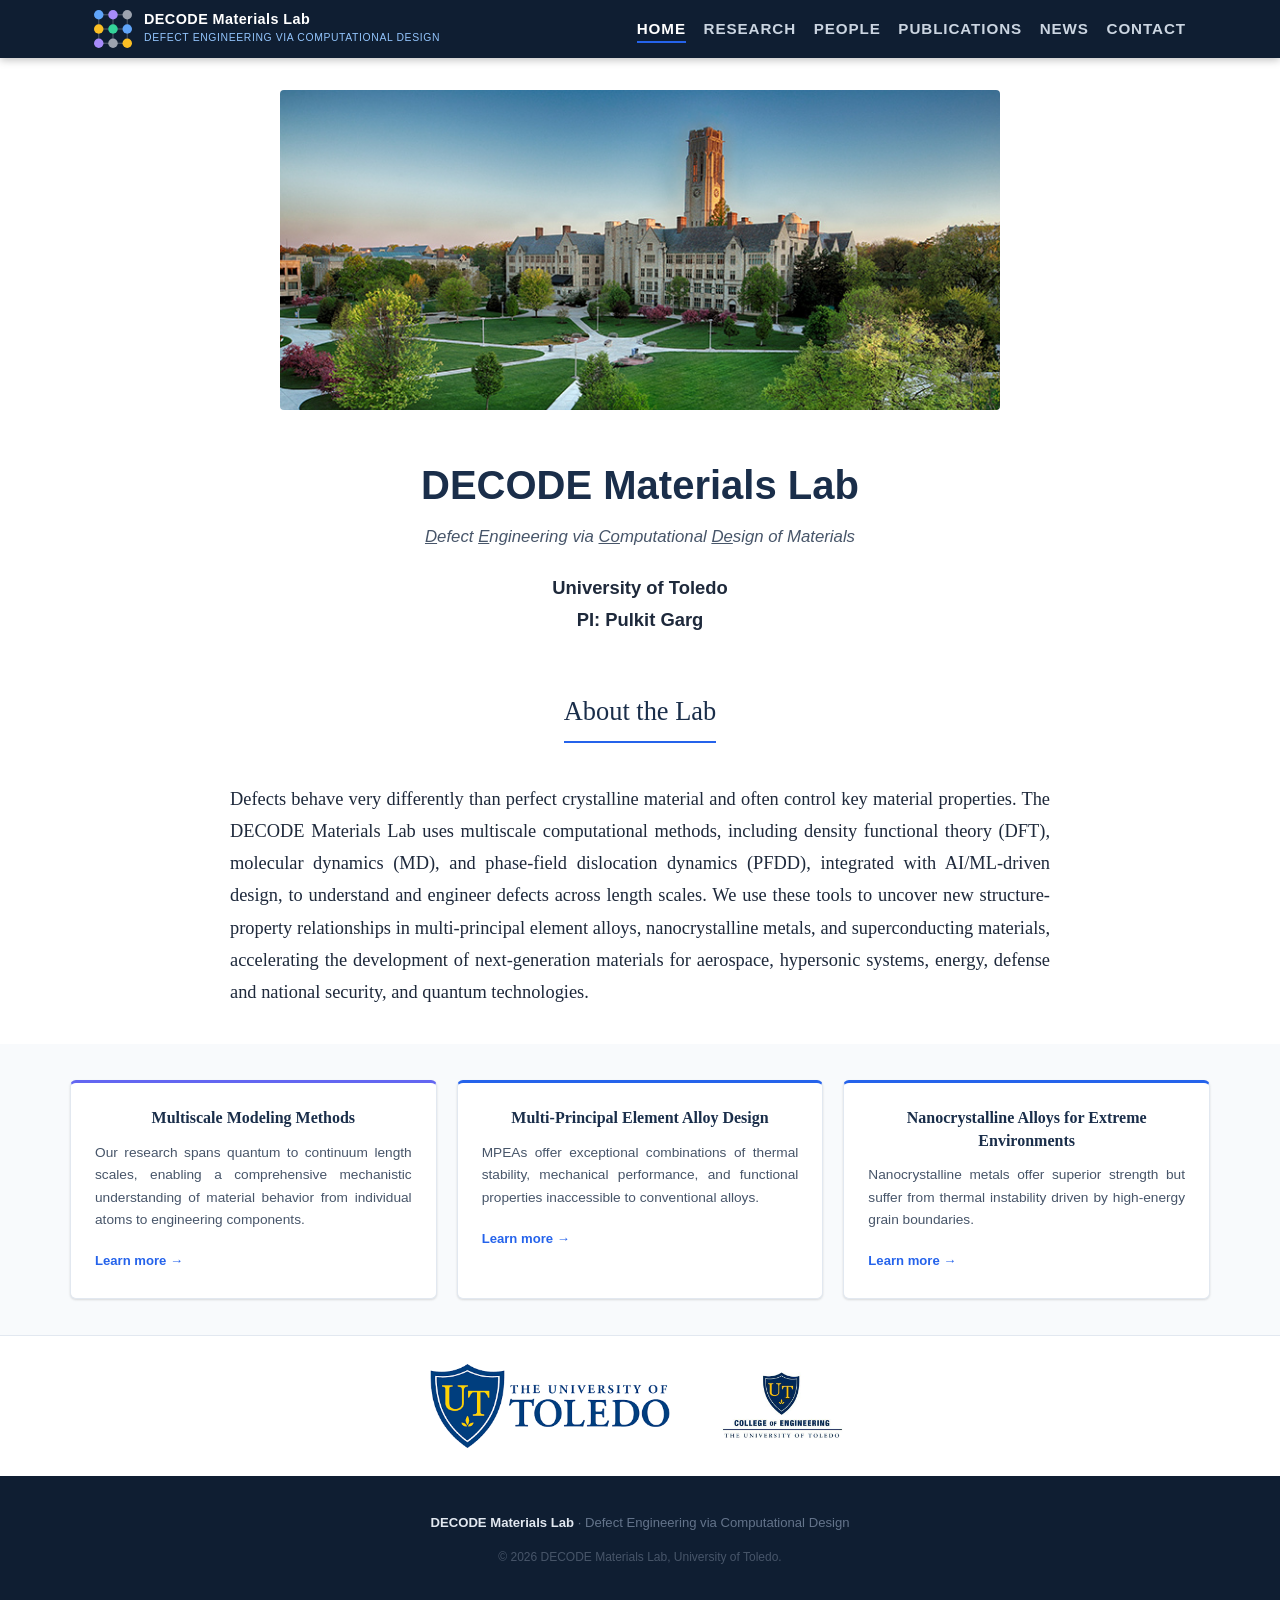
==== index.html @ ea265621 "Move UT logos above footer into their own light strip; tweak Home heading - Move UT/COE logos out of" ====
<!DOCTYPE html>
<html lang="en">
<head>
  <meta charset="UTF-8" />
  <meta name="viewport" content="width=device-width, initial-scale=1.0" />
  <title>DECODE Materials Lab | Pulkit Garg, Ph.D.</title>
  <meta name="description" content="DECODE Materials Lab – Defect Engineering via Computational Design. Research group of Pulkit Garg, Ph.D., focused on AI/ML-driven alloy design, multiscale modeling, and defect engineering." />
  <link rel="stylesheet" href="styles.css" />
</head>
<body>

<!-- ===== NAV ===== -->
<nav>
  <div class="nav-inner">
    <a class="nav-brand" href="index.html">
      <svg class="nav-logo" width="38" height="38" viewBox="0 0 40 40" xmlns="http://www.w3.org/2000/svg" aria-hidden="true">
        <g stroke="rgba(255,255,255,0.25)" stroke-width="1.2">
          <line x1="5" y1="5" x2="20" y2="5"/> <line x1="20" y1="5" x2="35" y2="5"/>
          <line x1="5" y1="20" x2="20" y2="20"/> <line x1="20" y1="20" x2="35" y2="20"/>
          <line x1="5" y1="35" x2="20" y2="35"/> <line x1="20" y1="35" x2="35" y2="35"/>
          <line x1="5" y1="5" x2="5" y2="20"/> <line x1="5" y1="20" x2="5" y2="35"/>
          <line x1="20" y1="5" x2="20" y2="20"/> <line x1="20" y1="20" x2="20" y2="35"/>
          <line x1="35" y1="5" x2="35" y2="20"/> <line x1="35" y1="20" x2="35" y2="35"/>
        </g>
        <circle cx="5"  cy="5"  r="5" fill="#60a5fa"/>
        <circle cx="20" cy="5"  r="5" fill="#a78bfa"/>
        <circle cx="35" cy="5"  r="5" fill="#9ca3af"/>
        <circle cx="5"  cy="20" r="5" fill="#fbbf24"/>
        <circle cx="20" cy="20" r="5" fill="#34d399"/>
        <circle cx="35" cy="20" r="5" fill="#60a5fa"/>
        <circle cx="5"  cy="35" r="5" fill="#a78bfa"/>
        <circle cx="20" cy="35" r="5" fill="#9ca3af"/>
        <circle cx="35" cy="35" r="5" fill="#fbbf24"/>
      </svg>
      <div class="nav-brand-text">
        <span class="nav-brand-name">DECODE Materials Lab</span>
        <span class="nav-brand-sub">Defect Engineering via Computational Design</span>
      </div>
    </a>
    <ul class="nav-links" id="nav-links">
      <li><a href="index.html" class="active">Home</a></li>
      <li><a href="research.html">Research</a></li>
      <li><a href="people.html">People</a></li>
      <li><a href="publications.html">Publications</a></li>
      <li><a href="news.html">News</a></li>
      <li><a href="contact.html">Contact</a></li>
    </ul>
    <button class="nav-hamburger" id="nav-toggle" aria-label="Toggle menu">
      <span></span><span></span><span></span>
    </button>
  </div>
</nav>

<!-- ===== HOME BANNER ===== -->
<div id="top" class="home-banner">
  <div class="photo-strip photo-strip-single">
    <div class="photo-strip-item">
      <img src="images/UToledo-Campus.jpg" alt="University of Toledo campus" />
    </div>
  </div>

  <div class="home-title">
    <h1>DECODE Materials Lab</h1>
    <p class="home-title-full"><em><u>D</u>efect <u>E</u>ngineering via <u>Co</u>mputational <u>De</u>sign of Materials</em></p>
    <p class="home-title-inst">University of Toledo</p>
    <p class="home-title-pi">PI: Pulkit Garg</p>
  </div>
</div>

<!-- ===== ABOUT THE LAB ===== -->
<section id="home-about">
  <div class="section-inner">
    <div class="section-header"><h2>About the Lab</h2></div>
    <p style="max-width:820px; margin:0 auto; text-align:justify; font-size:1.15rem;">
      Defects behave very differently than perfect crystalline material and often control key
      material properties. The DECODE Materials Lab uses multiscale computational methods,
      including density functional theory (DFT), molecular dynamics (MD), and phase-field
      dislocation dynamics (PFDD), integrated with AI/ML-driven design, to understand and engineer
      defects across length scales. We use these tools to uncover new structure-property
      relationships in multi-principal element alloys, nanocrystalline metals, and superconducting
      materials, accelerating the development of next-generation materials for aerospace, hypersonic
      systems, energy, defense and national security, and quantum technologies.
    </p>
  </div>
</section>

<!-- ===== RESEARCH THRUSTS (HOME TEASER) ===== -->
<section id="home-research" class="section-shaded">
  <div class="section-inner">
    <div class="research-grid teaser-grid">

      <div class="research-card methods">
        <h3>Multiscale Modeling Methods</h3>
        <p>
          Our research spans quantum to continuum length scales, enabling a comprehensive
          mechanistic understanding of material behavior from individual atoms to engineering
          components.
        </p>
        <a class="thrust-more" href="research.html">Learn more &rarr;</a>
      </div>

      <div class="research-card">
        <h3>Multi-Principal Element Alloy Design</h3>
        <p>
          MPEAs offer exceptional combinations of thermal stability, mechanical performance, and
          functional properties inaccessible to conventional alloys.
        </p>
        <a class="thrust-more" href="research.html">Learn more &rarr;</a>
      </div>

      <div class="research-card">
        <h3>Nanocrystalline Alloys for Extreme Environments</h3>
        <p>
          Nanocrystalline metals offer superior strength but suffer from thermal instability
          driven by high-energy grain boundaries.
        </p>
        <a class="thrust-more" href="research.html">Learn more &rarr;</a>
      </div>

    </div>
  </div>
</section>

<div class="logo-strip">
  <img src="images/logos/UT-logo.png" alt="University of Toledo logo" />
  <img src="images/logos/UT-COE-Logo.jpg" alt="University of Toledo College of Engineering logo" />
</div>

<!-- ===== FOOTER ===== -->
<footer>
  <p><strong style="color:#e2e8f0">DECODE Materials Lab</strong> &middot; Defect Engineering via Computational Design</p>
  <p style="margin-top:.75rem; font-size:.75rem; color:#475569;">&copy; 2026 DECODE Materials Lab, University of Toledo.</p>
</footer>

<script>
// ── Mobile nav toggle ────────────────────────────────────────────────────────
const navToggle = document.getElementById('nav-toggle');
const navMenu   = document.getElementById('nav-links');

navToggle.addEventListener('click', () => {
  const open = navMenu.classList.toggle('open');
  navToggle.classList.toggle('open', open);
  navToggle.setAttribute('aria-expanded', open);
});

// Close menu when any link is clicked
navMenu.querySelectorAll('a').forEach(a => a.addEventListener('click', () => {
  navMenu.classList.remove('open');
  navToggle.classList.remove('open');
  navToggle.setAttribute('aria-expanded', false);
}));
</script>

</body>
</html>
---- styles.css ----
/* ===== RESET & BASE ===== */
*, *::before, *::after { box-sizing: border-box; margin: 0; padding: 0; }

:root {
  --navy:        #1a2e4a;
  --navy-dark:   #0f1e32;
  --blue:        #2563eb;
  --blue-light:  #dbeafe;
  --gold:        #f59e0b;
  --gold-light:  #fef3c7;
  --gray-50:     #f8fafc;
  --gray-100:    #f1f5f9;
  --gray-200:    #e2e8f0;
  --gray-400:    #94a3b8;
  --gray-600:    #475569;
  --gray-800:    #1e293b;
  --white:       #ffffff;
  --max-w:       1140px;
  --radius:      6px;
  --shadow:      0 1px 3px rgba(0,0,0,.08), 0 1px 2px rgba(0,0,0,.06);
  --shadow-md:   0 4px 12px rgba(0,0,0,.10);
}

html { scroll-behavior: smooth; }

body {
  font-family: "Georgia", "Times New Roman", serif;
  font-size: 16px;
  line-height: 1.75;
  color: var(--gray-800);
  background: var(--white);
}

a { color: var(--blue); text-decoration: none; }
a:hover { text-decoration: underline; }

/* ===== NAV ===== */
nav {
  position: sticky;
  top: 0;
  z-index: 100;
  background: var(--navy-dark);
  box-shadow: 0 2px 8px rgba(0,0,0,.25);
  /* position: sticky acts as containing block for the absolute mobile dropdown */
}

.nav-inner {
  max-width: var(--max-w);
  margin: 0 auto;
  padding: 0 1.5rem;
  display: flex;
  align-items: center;
  justify-content: space-between;
  height: 58px;
}

.nav-brand {
  display: flex;
  flex-direction: row;
  align-items: center;
  gap: .75rem;
  text-decoration: none;
}

.nav-logo { flex-shrink: 0; }

.nav-brand-text {
  display: flex;
  flex-direction: column;
}

.nav-brand-name {
  color: var(--white);
  font-family: -apple-system, BlinkMacSystemFont, "Segoe UI", sans-serif;
  font-size: .9rem;
  font-weight: 700;
  letter-spacing: .03em;
  line-height: 1.2;
}

.nav-brand-sub {
  color: #93c5fd;
  font-family: -apple-system, BlinkMacSystemFont, "Segoe UI", sans-serif;
  font-size: .65rem;
  letter-spacing: .06em;
  text-transform: uppercase;
}

.nav-links {
  display: flex;
  gap: 1.1rem;
  list-style: none;
}

.nav-links a {
  color: #cbd5e1;
  font-family: -apple-system, BlinkMacSystemFont, "Segoe UI", sans-serif;
  font-size: .95rem;
  font-weight: 700;
  letter-spacing: .06em;
  text-transform: uppercase;
  text-decoration: none;
  transition: color .2s;
}

.nav-links a:hover { color: var(--white); }

.nav-links a.active {
  color: var(--white);
  font-weight: 700;
  border-bottom: 2px solid var(--blue);
  padding-bottom: 4px;
}

/* ===== HOME BANNER ===== */
.home-banner {
  padding: 2rem 1.5rem 1rem;
  text-align: center;
}

.photo-strip {
  display: flex;
  gap: .6rem;
  max-width: var(--max-w);
  margin: 0 auto 2.5rem;
  height: 320px;
}

.photo-strip-item {
  flex: 1;
  border-radius: 4px;
  overflow: hidden;
}

.photo-strip-item:nth-child(2) { flex: 2; }

.photo-strip-single {
  max-width: 720px;
  justify-content: center;
}

.photo-strip-item img {
  width: 100%;
  height: 100%;
  object-fit: cover;
  object-position: top center;
  display: block;
}

.photo-strip-item.placeholder {
  background: var(--gray-100);
  border: 1px dashed var(--gray-200);
  display: flex;
  align-items: center;
  justify-content: center;
}

.photo-strip-item.placeholder span {
  font-family: -apple-system, BlinkMacSystemFont, "Segoe UI", sans-serif;
  font-size: .8rem;
  color: var(--gray-400);
}

.home-title h1 {
  font-family: -apple-system, BlinkMacSystemFont, "Segoe UI", sans-serif;
  font-size: 2.5rem;
  font-weight: 700;
  color: var(--navy);
  margin-bottom: .15rem;
}

.home-title-full {
  font-family: -apple-system, BlinkMacSystemFont, "Segoe UI", sans-serif;
  font-size: 1.05rem;
  color: var(--gray-600);
  font-style: italic;
  margin-bottom: 1.25rem;
}

.home-title-inst,
.home-title-pi {
  font-family: -apple-system, BlinkMacSystemFont, "Segoe UI", sans-serif;
  font-size: 1.15rem;
  font-weight: 600;
  color: var(--gray-800);
}

@media (max-width: 640px) {
  .photo-strip { height: 200px; }
}

/* ===== PAGE HERO (sub-page banner) ===== */
.page-hero {
  background:
    url('images/hero-crystal.svg') center center / cover no-repeat;
  color: var(--white);
  padding: 2rem 1.5rem 1.75rem;
  text-align: center;
}

.page-hero h1 {
  font-size: 2rem;
  font-weight: normal;
  letter-spacing: .015em;
  color: var(--white);
  margin-bottom: .35rem;
}

.page-hero p {
  font-family: -apple-system, BlinkMacSystemFont, "Segoe UI", sans-serif;
  font-size: .9rem;
  color: #cbd5e1;
  max-width: 640px;
  margin: 0 auto;
}

/* ===== SECTION WRAPPER ===== */
section { padding: 2.25rem 1.5rem; }
section.section-shaded { background: var(--gray-50); }

.section-inner { max-width: var(--max-w); margin: 0 auto; }

.section-header { margin-bottom: 2rem; }

#home-about .section-header { text-align: center; }

h2 {
  font-size: 1.65rem;
  font-weight: normal;
  color: var(--navy);
  padding-bottom: .4rem;
  border-bottom: 2.5px solid var(--blue);
  display: inline-block;
  margin-bottom: .5rem;
}

.section-sub {
  font-family: -apple-system, BlinkMacSystemFont, "Segoe UI", sans-serif;
  font-size: .9rem;
  color: var(--gray-600);
  margin-top: .4rem;
}

.pub-scholar-note {
  font-size: 1.05rem;
  margin-bottom: 1.5rem;
}

/* ===== ABOUT ===== */
.about-top {
  display: flex;
  align-items: center;
  gap: 1.75rem;
  margin-bottom: 2rem;
  padding-bottom: 2rem;
  border-bottom: 1px solid var(--gray-200);
}

.about-photo {
  width: 150px;
  height: 150px;
  border-radius: 50%;
  object-fit: cover;
  object-position: center top;
  border: 3px solid var(--blue-light);
  box-shadow: var(--shadow-md);
  flex-shrink: 0;
}

.about-name {
  font-family: -apple-system, BlinkMacSystemFont, "Segoe UI", sans-serif;
  font-size: 1.3rem;
  font-weight: 700;
  color: var(--navy);
  margin-bottom: .3rem;
}

.about-pos {
  font-family: -apple-system, BlinkMacSystemFont, "Segoe UI", sans-serif;
  font-size: .875rem;
  color: var(--gray-600);
  line-height: 1.6;
}

@media (max-width: 480px) {
  .about-top { flex-direction: column; text-align: center; }
}


.about-grid {
  display: grid;
  grid-template-columns: 1fr 270px;
  gap: 2.5rem;
  align-items: start;
}

.about-text p {
  margin-bottom: 1rem;
  color: var(--gray-800);
  text-align: justify;
}

.about-text p:last-child { margin-bottom: 0; }

/* ===== EDUCATION SECTION ===== */
.edu-section-grid {
  display: grid;
  grid-template-columns: 1fr 1fr;
  gap: 1.5rem;
}

.edu-card {
  background: var(--white);
  border: 1px solid var(--gray-200);
  border-top: 3px solid var(--blue);
  border-radius: var(--radius);
  box-shadow: var(--shadow);
  overflow: hidden;
}

.edu-card-header {
  display: flex;
  justify-content: space-between;
  align-items: flex-start;
  gap: 1rem;
  padding: 1.25rem 1.5rem 1rem;
  background: var(--gray-50);
  border-bottom: 1px solid var(--gray-200);
}

.edu-card-degree {
  font-family: -apple-system, BlinkMacSystemFont, "Segoe UI", sans-serif;
  font-size: 1rem;
  font-weight: 700;
  color: var(--navy);
  margin-bottom: .2rem;
}

.edu-card-inst {
  font-family: -apple-system, BlinkMacSystemFont, "Segoe UI", sans-serif;
  font-size: .875rem;
  color: var(--gray-600);
  font-style: italic;
}

.edu-card-date {
  font-family: -apple-system, BlinkMacSystemFont, "Segoe UI", sans-serif;
  font-size: .8rem;
  color: var(--gray-400);
  white-space: nowrap;
  flex-shrink: 0;
  padding-top: .15rem;
}

.edu-card-body {
  padding: 1rem 1.5rem 1.25rem;
  display: flex;
  flex-direction: column;
  gap: .75rem;
}

.edu-card-row {
  display: flex;
  gap: .75rem;
  font-family: -apple-system, BlinkMacSystemFont, "Segoe UI", sans-serif;
  font-size: .875rem;
  line-height: 1.55;
  align-items: flex-start;
}

.edu-label {
  font-weight: 600;
  color: var(--navy);
  min-width: 80px;
  flex-shrink: 0;
  font-size: .8rem;
  text-transform: uppercase;
  letter-spacing: .04em;
  padding-top: .1rem;
}

.edu-thesis {
  color: var(--gray-600);
  font-style: italic;
}

@media (max-width: 740px) {
  .edu-section-grid { grid-template-columns: 1fr; }
}

.about-card {
  background: var(--white);
  border: 1px solid var(--gray-200);
  border-radius: var(--radius);
  box-shadow: var(--shadow);
  padding: 1.2rem 1.4rem;
  margin-bottom: 1rem;
}

.about-card:last-child { margin-bottom: 0; }

.about-card h3 {
  font-family: -apple-system, BlinkMacSystemFont, "Segoe UI", sans-serif;
  font-size: .7rem;
  text-transform: uppercase;
  letter-spacing: .1em;
  color: var(--gray-400);
  margin-bottom: .8rem;
}

.about-card ul {
  list-style: none;
  font-family: -apple-system, BlinkMacSystemFont, "Segoe UI", sans-serif;
  font-size: .85rem;
  color: var(--gray-600);
}

.about-card ul li {
  padding: .3rem 0;
  border-bottom: 1px solid var(--gray-100);
  display: flex;
  align-items: flex-start;
  gap: .5rem;
  line-height: 1.5;
}

.about-card ul li:last-child { border-bottom: none; }

.dot {
  width: 6px; height: 6px;
  border-radius: 50%;
  background: var(--blue);
  margin-top: .5rem;
  flex-shrink: 0;
}

/* ===== RESEARCH ===== */
.research-grid {
  display: grid;
  grid-template-columns: 1fr 1fr;
  gap: 1.25rem;
}

.research-card {
  background: var(--white);
  border: 1px solid var(--gray-200);
  border-top: 3px solid var(--blue);
  border-radius: var(--radius);
  box-shadow: var(--shadow);
  padding: 1.5rem;
  transition: box-shadow .2s, transform .2s;
}

.research-card.future { border-top-color: var(--gold); }
.research-card.methods { border-top-color: #6366f1; }

.research-card:hover {
  box-shadow: var(--shadow-md);
  transform: translateY(-2px);
}

.thrust-num {
  font-family: -apple-system, BlinkMacSystemFont, "Segoe UI", sans-serif;
  font-size: .68rem;
  text-transform: uppercase;
  letter-spacing: .1em;
  color: var(--blue);
  margin-bottom: .5rem;
  font-weight: 600;
}

.research-card.future .thrust-num { color: var(--gold); }
.research-card.methods .thrust-num { color: #6366f1; }

.research-card h3 {
  font-size: 1rem;
  color: var(--navy);
  margin-bottom: .75rem;
  line-height: 1.4;
}

.research-card p {
  font-family: -apple-system, BlinkMacSystemFont, "Segoe UI", sans-serif;
  font-size: .855rem;
  color: var(--gray-600);
  line-height: 1.65;
  margin-bottom: .9rem;
  text-align: justify;
}

.tags { display: flex; flex-wrap: wrap; gap: .35rem; }

/* Figure inside a research card */
.card-figure {
  margin-top: 1rem;
  padding-top: 1rem;
  border-top: 1px solid var(--gray-100);
}

.card-figure img {
  width: 100%;
  display: block;
  border-radius: 4px;
  border: 1px solid var(--gray-200);
}

.card-figure figcaption {
  font-family: -apple-system, BlinkMacSystemFont, "Segoe UI", sans-serif;
  font-size: .72rem;
  color: var(--gray-400);
  margin-top: .4rem;
  font-style: italic;
  text-align: center;
  line-height: 1.4;
}

.tag {
  background: var(--blue-light);
  color: #1d4ed8;
  font-family: -apple-system, BlinkMacSystemFont, "Segoe UI", sans-serif;
  font-size: .7rem;
  padding: .18rem .5rem;
  border-radius: 20px;
  letter-spacing: .02em;
}

.tag-gold { background: var(--gold-light); color: #92400e; }
.tag-purple { background: #ede9fe; color: #5b21b6; }

/* ===== HOME: RESEARCH THRUST TEASERS ===== */
.teaser-grid { grid-template-columns: repeat(3, 1fr); }
.teaser-grid .research-card h3 { text-align: center; }

.thrust-more {
  display: inline-block;
  font-family: -apple-system, BlinkMacSystemFont, "Segoe UI", sans-serif;
  font-size: .82rem;
  font-weight: 600;
  color: var(--blue);
  margin-top: .25rem;
}

@media (max-width: 900px) {
  .teaser-grid { grid-template-columns: 1fr 1fr; }
}
@media (max-width: 600px) {
  .teaser-grid { grid-template-columns: 1fr; }
}

/* ===== PEOPLE: PROFILE CARD ===== */
.people-card {
  display: flex;
  gap: 3rem;
  align-items: flex-start;
}

.people-photo {
  width: 260px;
  height: 260px;
  object-fit: cover;
  border-radius: 6px;
  box-shadow: var(--shadow-md);
  flex-shrink: 0;
}

.people-avatar-placeholder {
  width: 260px;
  height: 260px;
  border-radius: 6px;
  overflow: hidden;
  box-shadow: var(--shadow-md);
  flex-shrink: 0;
}

.people-avatar-placeholder svg { width: 100%; height: 100%; display: block; }

.people-info { flex: 1; min-width: 0; }

.people-rule {
  width: 64px;
  height: 2px;
  background: var(--gray-400);
  margin-bottom: 1.4rem;
}

.people-name {
  font-family: -apple-system, BlinkMacSystemFont, "Segoe UI", sans-serif;
  font-size: 1.5rem;
  font-weight: 700;
  color: var(--navy);
  margin-bottom: .5rem;
}

.people-info p {
  font-family: -apple-system, BlinkMacSystemFont, "Segoe UI", sans-serif;
  font-size: 1.05rem;
  color: var(--gray-800);
  line-height: 1.6;
  margin-bottom: 1.1rem;
}

.people-info p.people-tight { margin-bottom: .3rem; }

.people-info p.people-label {
  font-size: .85rem;
  font-weight: 700;
  text-transform: uppercase;
  letter-spacing: .1em;
  color: var(--gray-400);
  margin-bottom: .4rem;
}

.people-info p.people-entry { font-size: .95rem; }

.people-office {
  flex-shrink: 0;
  margin-left: auto;
  text-align: right;
}

.people-office p {
  font-family: -apple-system, BlinkMacSystemFont, "Segoe UI", sans-serif;
  font-size: 1.05rem;
  color: var(--gray-800);
  line-height: 1.6;
  margin-bottom: 1.1rem;
}

.people-office p.people-tight { margin-bottom: .3rem; }

.profile-links {
  display: flex;
  flex-wrap: wrap;
  gap: .6rem;
  margin-top: .5rem;
}

.people-office .profile-links {
  flex-direction: column;
  align-items: flex-end;
}

.profile-links a {
  display: inline-flex;
  align-items: center;
  gap: .4rem;
  padding: .45rem 1rem;
  border-radius: 4px;
  border: 1px solid var(--gray-200);
  background: var(--white);
  color: var(--navy);
  font-family: -apple-system, BlinkMacSystemFont, "Segoe UI", sans-serif;
  font-size: .88rem;
  box-shadow: var(--shadow);
  transition: box-shadow .2s, border-color .2s;
}

.profile-links a:hover {
  box-shadow: var(--shadow-md);
  border-color: var(--blue);
  text-decoration: none;
}

@media (max-width: 640px) {
  .people-card { flex-direction: column; align-items: center; text-align: center; }
  .people-rule { margin-left: auto; margin-right: auto; }
  .people-office { margin-left: 0; text-align: center; }
  .people-office .profile-links { align-items: center; }
}

/* ===== EMPTY STATE (e.g. News) ===== */
.empty-state {
  text-align: center;
  padding: 3.5rem 1rem;
  color: var(--gray-400);
  font-family: -apple-system, BlinkMacSystemFont, "Segoe UI", sans-serif;
  font-size: .95rem;
}

/* ===== NEWS ===== */
.news-list {
  display: flex;
  flex-direction: column;
  gap: 1.25rem;
  max-width: 800px;
  margin: 0 auto;
}

.news-item {
  background: var(--white);
  border: 1px solid var(--gray-200);
  border-top: 3px solid var(--blue);
  border-radius: var(--radius);
  box-shadow: var(--shadow);
  padding: 1.5rem;
}

.news-date {
  font-family: -apple-system, BlinkMacSystemFont, "Segoe UI", sans-serif;
  font-size: .75rem;
  text-transform: uppercase;
  letter-spacing: .08em;
  color: var(--gray-400);
  margin-bottom: .5rem;
}

.news-title {
  font-size: 1.1rem;
  color: var(--navy);
  margin-bottom: .6rem;
}

.news-item p {
  font-family: -apple-system, BlinkMacSystemFont, "Segoe UI", sans-serif;
  font-size: .9rem;
  color: var(--gray-600);
  line-height: 1.65;
}

/* ===== CONTACT ===== */
.contact-grid {
  display: grid;
  grid-template-columns: 1fr 1fr;
  gap: 1.5rem;
  max-width: 700px;
  margin: 0 auto;
}

@media (max-width: 600px) {
  .contact-grid { grid-template-columns: 1fr; }
}

/* ===== PUBLICATIONS ===== */
.pub-meta {
  display: flex;
  align-items: center;
  justify-content: space-between;
  flex-wrap: wrap;
  gap: .75rem;
  margin-bottom: 1.25rem;
}

.pub-filter {
  display: flex;
  gap: .45rem;
  flex-wrap: wrap;
}

.filter-btn {
  font-family: -apple-system, BlinkMacSystemFont, "Segoe UI", sans-serif;
  font-size: .78rem;
  padding: .3rem .8rem;
  border: 1px solid var(--gray-200);
  border-radius: 20px;
  background: var(--white);
  color: var(--gray-600);
  cursor: pointer;
  transition: all .18s;
}

.filter-btn:hover { background: var(--gray-100); }
.filter-btn.active { background: var(--navy); color: var(--white); border-color: var(--navy); }

.pub-count {
  font-family: -apple-system, BlinkMacSystemFont, "Segoe UI", sans-serif;
  font-size: .8rem;
  color: var(--gray-400);
}

.pub-list { display: flex; flex-direction: column; gap: .75rem; }

.pub-item {
  background: var(--white);
  border: 1px solid var(--gray-200);
  border-radius: var(--radius);
  padding: .95rem 1.2rem;
  box-shadow: var(--shadow);
  font-family: -apple-system, BlinkMacSystemFont, "Segoe UI", sans-serif;
  font-size: .855rem;
  line-height: 1.65;
  transition: border-color .2s;
}

.pub-item:hover { border-color: #93c5fd; }
.pub-item.in-prep { border-left: 3px solid var(--gold); background: #fffdf5; }

.pub-num { font-weight: 700; color: var(--gray-400); margin-right: .35rem; font-size: .8rem; }
.pub-authors { color: var(--gray-600); }
.pub-authors strong { color: var(--navy); font-weight: 600; }
.pub-title { color: var(--gray-800); }
.pub-journal { color: var(--blue); font-style: italic; }

.pub-badge {
  display: inline-block;
  font-size: .67rem;
  padding: .1rem .48rem;
  border-radius: 10px;
  margin-left: .4rem;
  vertical-align: middle;
  font-style: normal;
  font-weight: 600;
}

.badge-fa   { background: var(--blue-light); color: #1d4ed8; }
.badge-prep { background: var(--gold-light); color: #92400e; }
.badge-nc   { background: #dcfce7; color: #166534; }

.pub-pdf {
  display: inline-block;
  font-size: .67rem;
  font-weight: 600;
  padding: .1rem .48rem;
  border-radius: 10px;
  margin-left: .4rem;
  vertical-align: middle;
  background: #fef2f2;
  color: #dc2626;
  border: 1px solid #fecaca;
  text-decoration: none;
  transition: background .15s;
}
.pub-pdf:hover { background: #fee2e2; color: #991b1b; }

/* ===== GALLERY ===== */
.gallery-grid {
  display: grid;
  grid-template-columns: repeat(3, 1fr);
  gap: 1.25rem;
}

/* First gallery item spans 2 columns */
.gallery-item:first-child {
  grid-column: span 2;
}

/* Items 3–5: full width across all 3 columns */
.gallery-item:nth-child(3),
.gallery-item:nth-child(4),
.gallery-item:nth-child(5) {
  grid-column: span 3;
}

.gallery-item:nth-child(3) .gallery-img-wrap { height: 420px; }
.gallery-item:nth-child(4) .gallery-img-wrap { height: 360px; }
.gallery-item:nth-child(5) .gallery-img-wrap { height: 360px; }

.gallery-item {
  display: flex;
  flex-direction: column;
  background: var(--white);
  border: 1px solid var(--gray-200);
  border-radius: var(--radius);
  box-shadow: var(--shadow);
  overflow: hidden;
  transition: box-shadow .2s, transform .2s;
}

.gallery-item:hover {
  box-shadow: var(--shadow-md);
  transform: translateY(-2px);
}

.gallery-img-wrap {
  position: relative;
  width: 100%;
  height: 260px;
  background: var(--gray-100);
  overflow: hidden;
}

.gallery-img {
  width: 100%;
  height: 100%;
  object-fit: contain;
  background: var(--white);
  display: block;
  padding: .5rem;
}

/* Hide real img when it has no src, show placeholder instead */
.gallery-img[data-placeholder="true"] { display: none; }

.gallery-placeholder {
  position: absolute;
  inset: 0;
  display: flex;
  align-items: center;
  justify-content: center;
  background: var(--gray-100);
  border-bottom: 1px solid var(--gray-200);
}

/* Hide placeholder once a real image is loaded */
.gallery-img:not([data-placeholder]) + .gallery-placeholder,
.gallery-img[src]:not([src=""]) + .gallery-placeholder { display: none; }

.gallery-placeholder span {
  font-family: -apple-system, BlinkMacSystemFont, "Segoe UI", sans-serif;
  font-size: .78rem;
  color: var(--gray-400);
  font-style: italic;
}

.gallery-caption {
  font-family: -apple-system, BlinkMacSystemFont, "Segoe UI", sans-serif;
  font-size: .82rem;
  color: var(--gray-600);
  line-height: 1.55;
  padding: .8rem 1rem;
  flex: 1;
  text-align: center;
}

@media (max-width: 740px) {
  .gallery-grid { grid-template-columns: repeat(2, 1fr); }
  .gallery-item:first-child,
  .gallery-item:nth-child(3),
  .gallery-item:nth-child(4),
  .gallery-item:nth-child(5) { grid-column: span 2; }
}

@media (max-width: 480px) {
  .gallery-grid { grid-template-columns: 1fr; }
  .gallery-item:first-child,
  .gallery-item:nth-child(3),
  .gallery-item:nth-child(4),
  .gallery-item:nth-child(5) { grid-column: span 1; }
}


/* ===== CV ===== */
.cv-columns {
  display: grid;
  grid-template-columns: 1fr 1fr;
  gap: 1.5rem;
  margin-bottom: 1.5rem;
}

.cv-block {
  background: var(--white);
  border: 1px solid var(--gray-200);
  border-radius: var(--radius);
  padding: 1.3rem 1.5rem;
  box-shadow: var(--shadow);
}

.cv-block h3 {
  font-family: -apple-system, BlinkMacSystemFont, "Segoe UI", sans-serif;
  font-size: .7rem;
  text-transform: uppercase;
  letter-spacing: .1em;
  color: var(--gray-400);
  margin-bottom: 1rem;
  padding-bottom: .5rem;
  border-bottom: 1px solid var(--gray-100);
}

.cv-entry { margin-bottom: 1.1rem; }
.cv-entry:last-child { margin-bottom: 0; }

.cv-row {
  display: flex;
  justify-content: space-between;
  align-items: baseline;
  gap: .5rem;
  flex-wrap: wrap;
}

.cv-entry-title {
  font-weight: bold;
  color: var(--navy);
  font-size: .9rem;
  font-family: -apple-system, BlinkMacSystemFont, "Segoe UI", sans-serif;
}

.cv-entry-date {
  font-family: -apple-system, BlinkMacSystemFont, "Segoe UI", sans-serif;
  font-size: .78rem;
  color: var(--gray-400);
  white-space: nowrap;
  flex-shrink: 0;
}

.cv-entry-sub {
  font-family: -apple-system, BlinkMacSystemFont, "Segoe UI", sans-serif;
  font-size: .83rem;
  color: var(--gray-600);
  font-style: italic;
  margin-top: .1rem;
}

.cv-entry-note {
  font-family: -apple-system, BlinkMacSystemFont, "Segoe UI", sans-serif;
  font-size: .8rem;
  color: var(--gray-400);
  margin-top: .1rem;
}

.cv-awards ul {
  list-style: none;
  padding: 0;
}

.cv-awards ul li {
  font-family: -apple-system, BlinkMacSystemFont, "Segoe UI", sans-serif;
  font-size: .85rem;
  color: var(--gray-600);
  padding: .4rem 0;
  border-bottom: 1px solid var(--gray-100);
  display: flex;
  gap: .5rem;
  align-items: flex-start;
  line-height: 1.5;
}

.cv-awards ul li:last-child { border-bottom: none; }

.cv-download {
  background: var(--navy);
  border-radius: var(--radius);
  padding: 2rem;
  text-align: center;
}

.cv-download p {
  font-family: -apple-system, BlinkMacSystemFont, "Segoe UI", sans-serif;
  font-size: .9rem;
  color: #94a3b8;
  margin-bottom: 1.1rem;
}

.btn-download {
  display: inline-flex;
  align-items: center;
  gap: .5rem;
  background: var(--blue);
  color: var(--white);
  padding: .7rem 1.8rem;
  border-radius: 4px;
  font-family: -apple-system, BlinkMacSystemFont, "Segoe UI", sans-serif;
  font-size: .9rem;
  font-weight: 600;
  text-decoration: none;
  transition: background .2s;
}

.btn-download:hover { background: #1d4ed8; text-decoration: none; }

/* ===== FOOTER ===== */
footer {
  background: var(--navy-dark);
  color: #64748b;
  text-align: center;
  padding: 2.25rem 1.5rem;
  font-family: -apple-system, BlinkMacSystemFont, "Segoe UI", sans-serif;
  font-size: .82rem;
}

footer a { color: #93c5fd; }
footer p + p { margin-top: .4rem; }

.logo-strip {
  background: var(--white);
  border-top: 1px solid var(--gray-200);
  display: flex;
  justify-content: center;
  align-items: center;
  flex-wrap: wrap;
  gap: 2.5rem;
  padding: 1.75rem 1.5rem;
}

.logo-strip img { height: 84px; }

/* ===== HAMBURGER BUTTON ===== */
.nav-hamburger {
  display: none;
  flex-direction: column;
  justify-content: center;
  gap: 5px;
  background: none;
  border: none;
  cursor: pointer;
  padding: .4rem;
  flex-shrink: 0;
}

.nav-hamburger span {
  display: block;
  width: 22px;
  height: 2px;
  background: #cbd5e1;
  border-radius: 2px;
  transition: transform .25s, opacity .25s, background .2s;
  transform-origin: center;
}

.nav-hamburger:hover span { background: var(--white); }

/* Animate to X when open */
.nav-hamburger.open span:nth-child(1) { transform: translateY(7px) rotate(45deg); }
.nav-hamburger.open span:nth-child(2) { opacity: 0; transform: scaleX(0); }
.nav-hamburger.open span:nth-child(3) { transform: translateY(-7px) rotate(-45deg); }

/* ===== RESPONSIVE ===== */

/* Tablet: collapse grids */
@media (max-width: 740px) {
  .about-grid,
  .research-grid,
  .cv-columns { grid-template-columns: 1fr; }

  .home-title h1 { font-size: 2.1rem; }

  /* Publication filter: allow horizontal scroll on tight screens */
  .pub-filter { flex-wrap: nowrap; overflow-x: auto; padding-bottom: .25rem; }
  .pub-filter::-webkit-scrollbar { height: 3px; }
  .pub-filter::-webkit-scrollbar-thumb { background: var(--gray-200); border-radius: 2px; }
  .filter-btn { flex-shrink: 0; }
}

/* Mobile: hamburger nav */
@media (max-width: 600px) {
  .nav-hamburger { display: flex; }
  .nav-brand-sub { display: none; }

  /* Stack nav links into a full-width dropdown */
  .nav-links {
    display: none;
    position: absolute;
    top: 58px;
    left: 0; right: 0;
    background: var(--navy-dark);
    flex-direction: column;
    gap: 0;
    padding: .4rem 0 .6rem;
    border-top: 1px solid rgba(255,255,255,.08);
    box-shadow: 0 6px 16px rgba(0,0,0,.35);
    z-index: 99;
  }

  .nav-links.open { display: flex; }

  .nav-links li { text-align: center; }
  .nav-links a {
    display: block;
    padding: .75rem 1.5rem;
    font-size: .85rem;
    letter-spacing: .05em;
  }
  .nav-links a:hover { background: rgba(255,255,255,.06); }
}

/* Small mobile */
@media (max-width: 480px) {
  section { padding: 3rem 1rem; }
  .home-banner { padding: 2.5rem 1rem 2.5rem; }
  .home-title h1 { font-size: 1.8rem; }
  .pub-meta { flex-direction: column; align-items: flex-start; gap: .5rem; }
}
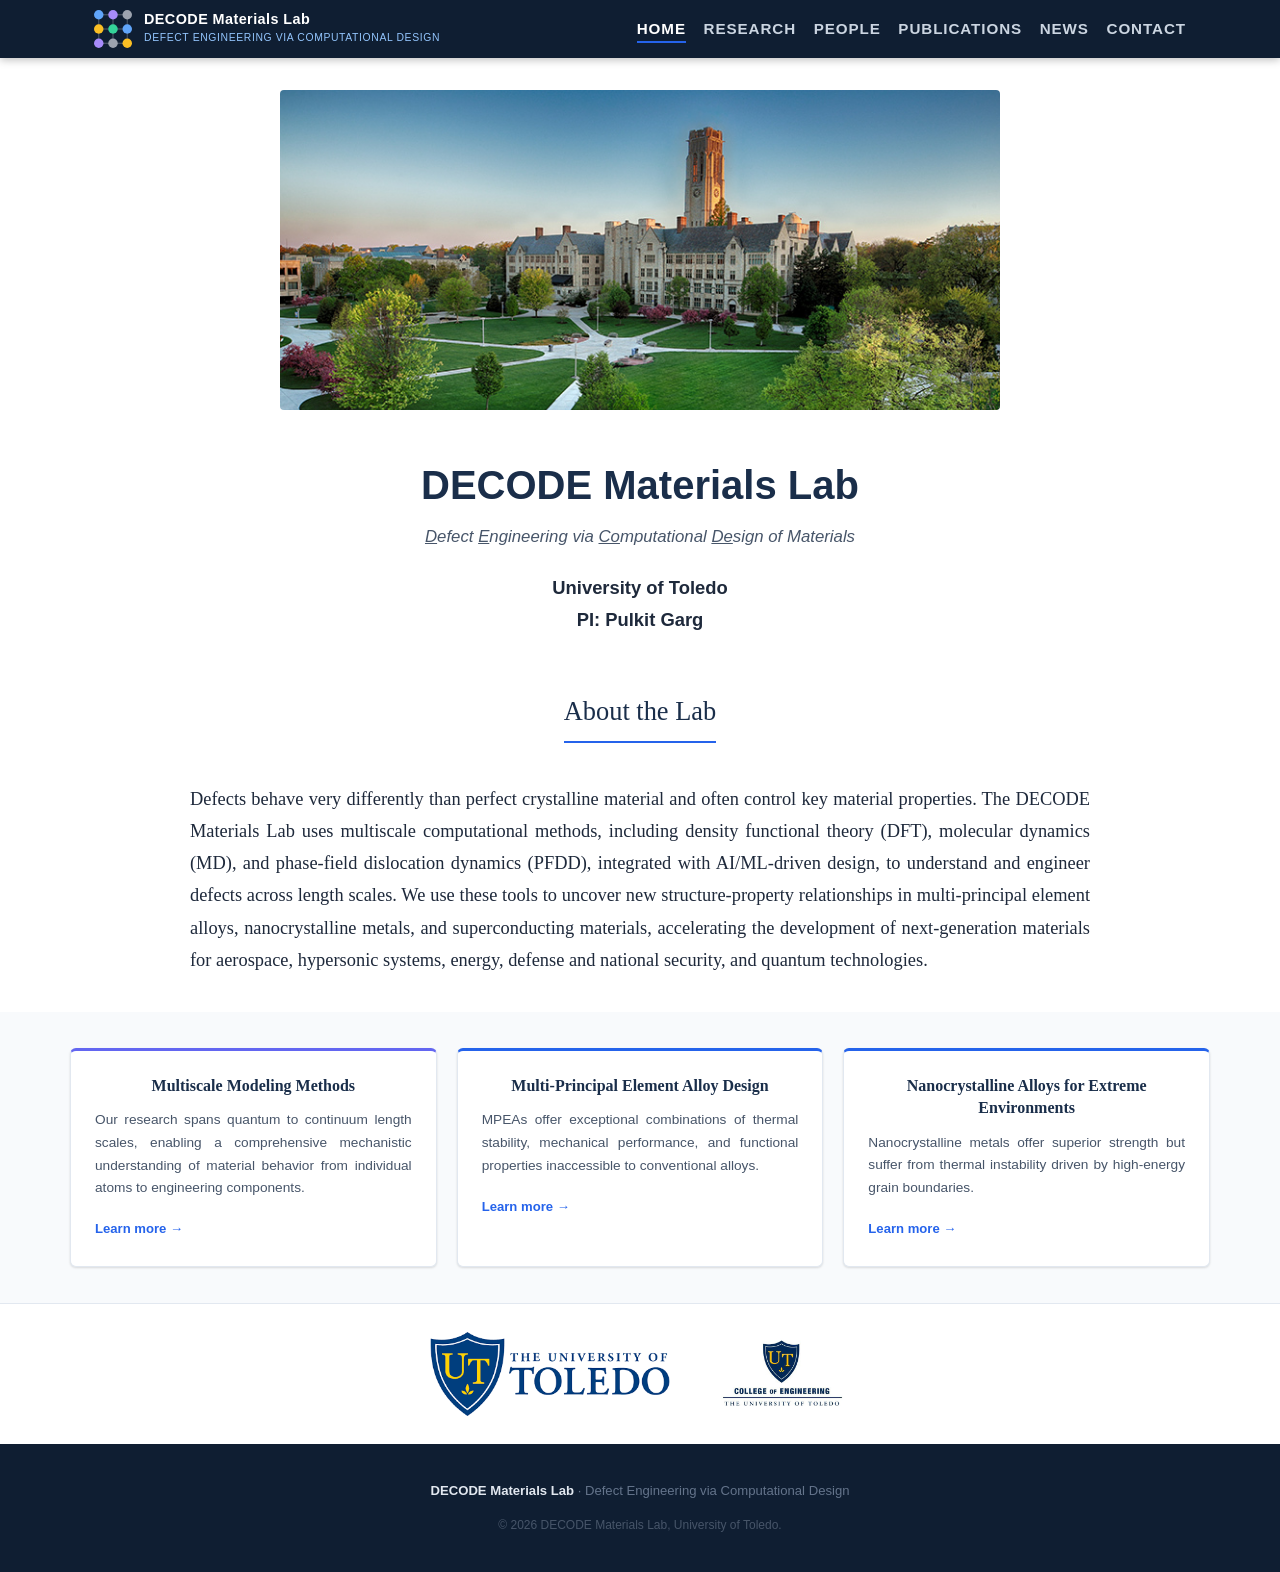
==== commit a09cc61a: "Widen About the Lab paragraph to reduce line wrap to 7 lines Co-Authored-By: Claude Sonnet 5 <norepl" ====
--- a/index.html
+++ b/index.html
@@ -71,7 +71,7 @@
 <section id="home-about">
   <div class="section-inner">
     <div class="section-header"><h2>About the Lab</h2></div>
-    <p style="max-width:820px; margin:0 auto; text-align:justify; font-size:1.15rem;">
+    <p style="max-width:900px; margin:0 auto; text-align:justify; font-size:1.15rem;">
       Defects behave very differently than perfect crystalline material and often control key
       material properties. The DECODE Materials Lab uses multiscale computational methods,
       including density functional theory (DFT), molecular dynamics (MD), and phase-field
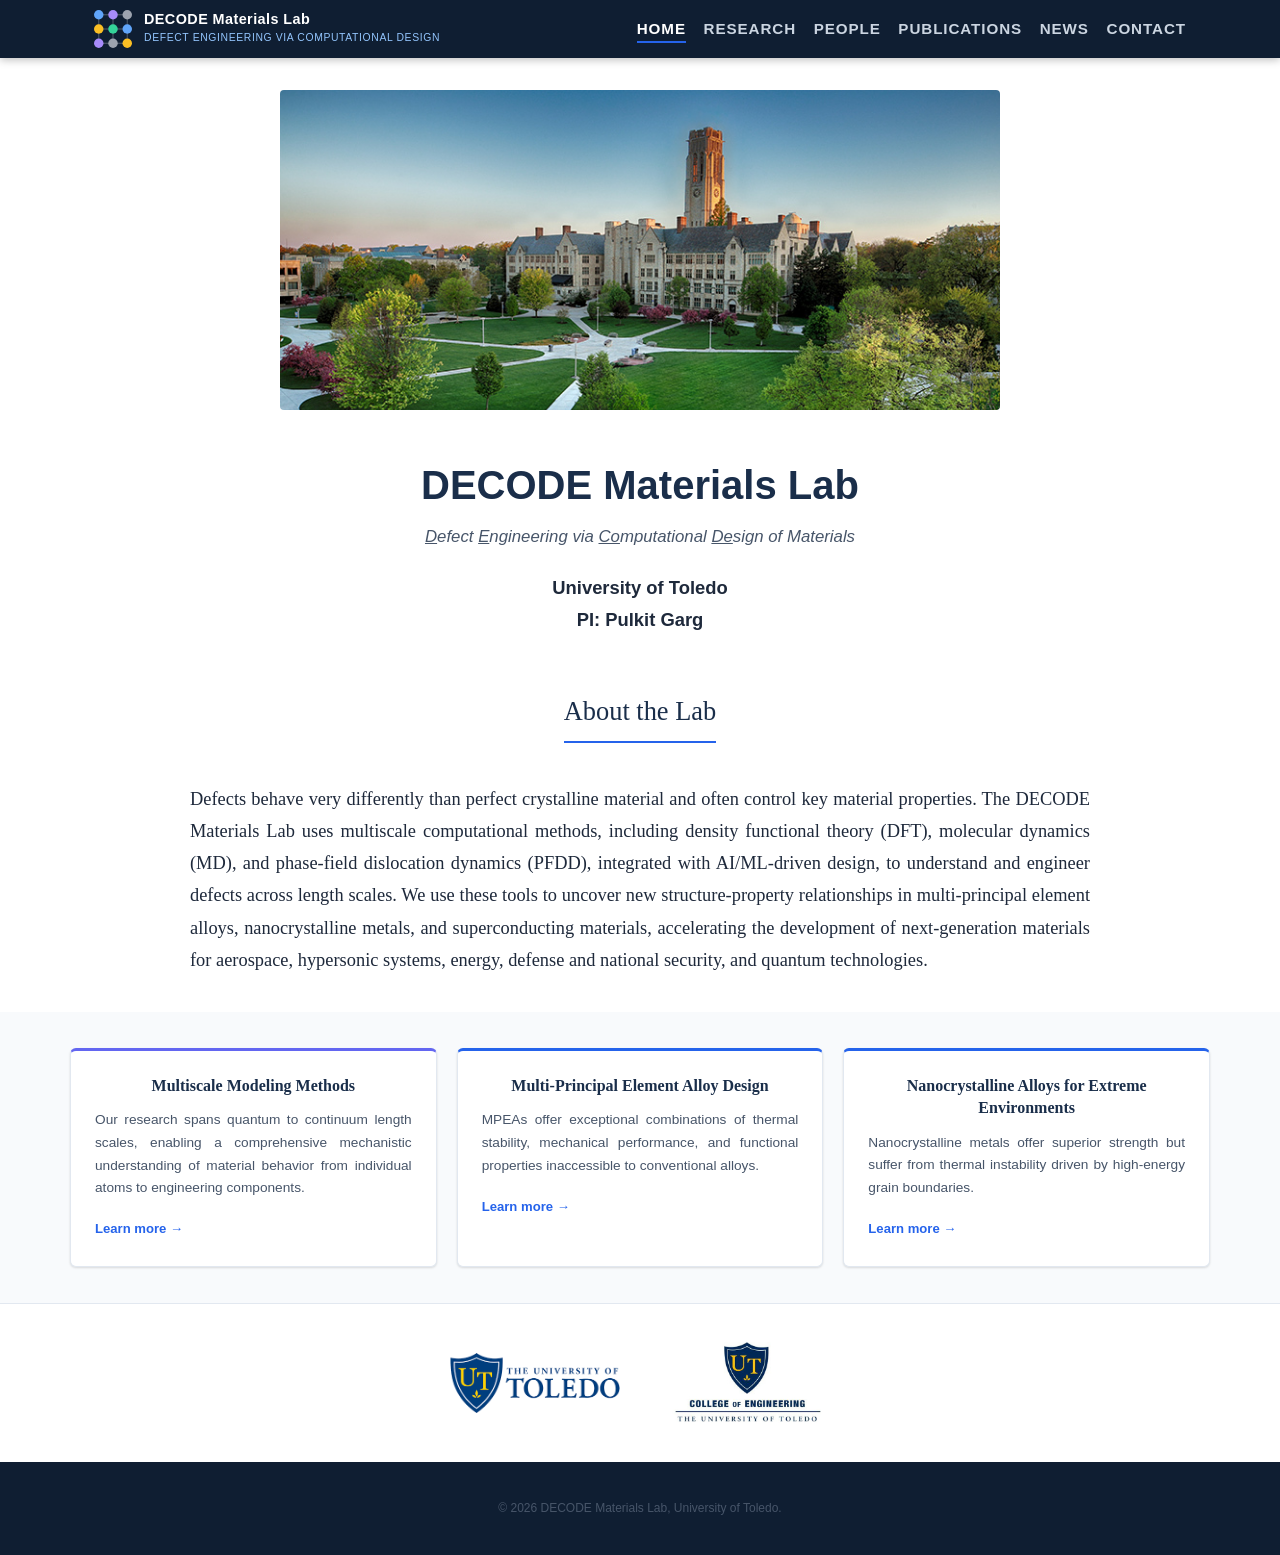
==== commit 03af9d6f: "Footer: keep only copyright line; fix logo size mismatch - Remove the 'DECODE Materials Lab · Defect" ====
--- a/index.html
+++ b/index.html
@@ -128,8 +128,7 @@
 
 <!-- ===== FOOTER ===== -->
 <footer>
-  <p><strong style="color:#e2e8f0">DECODE Materials Lab</strong> &middot; Defect Engineering via Computational Design</p>
-  <p style="margin-top:.75rem; font-size:.75rem; color:#475569;">&copy; 2026 DECODE Materials Lab, University of Toledo.</p>
+  <p style="font-size:.75rem; color:#475569;">&copy; 2026 DECODE Materials Lab, University of Toledo.</p>
 </footer>
 
 <script>
--- a/styles.css
+++ b/styles.css
@@ -1070,7 +1070,7 @@
   padding: 1.75rem 1.5rem;
 }
 
-.logo-strip img { height: 84px; }
+.logo-strip img { width: 170px; height: auto; }
 
 /* ===== HAMBURGER BUTTON ===== */
 .nav-hamburger {
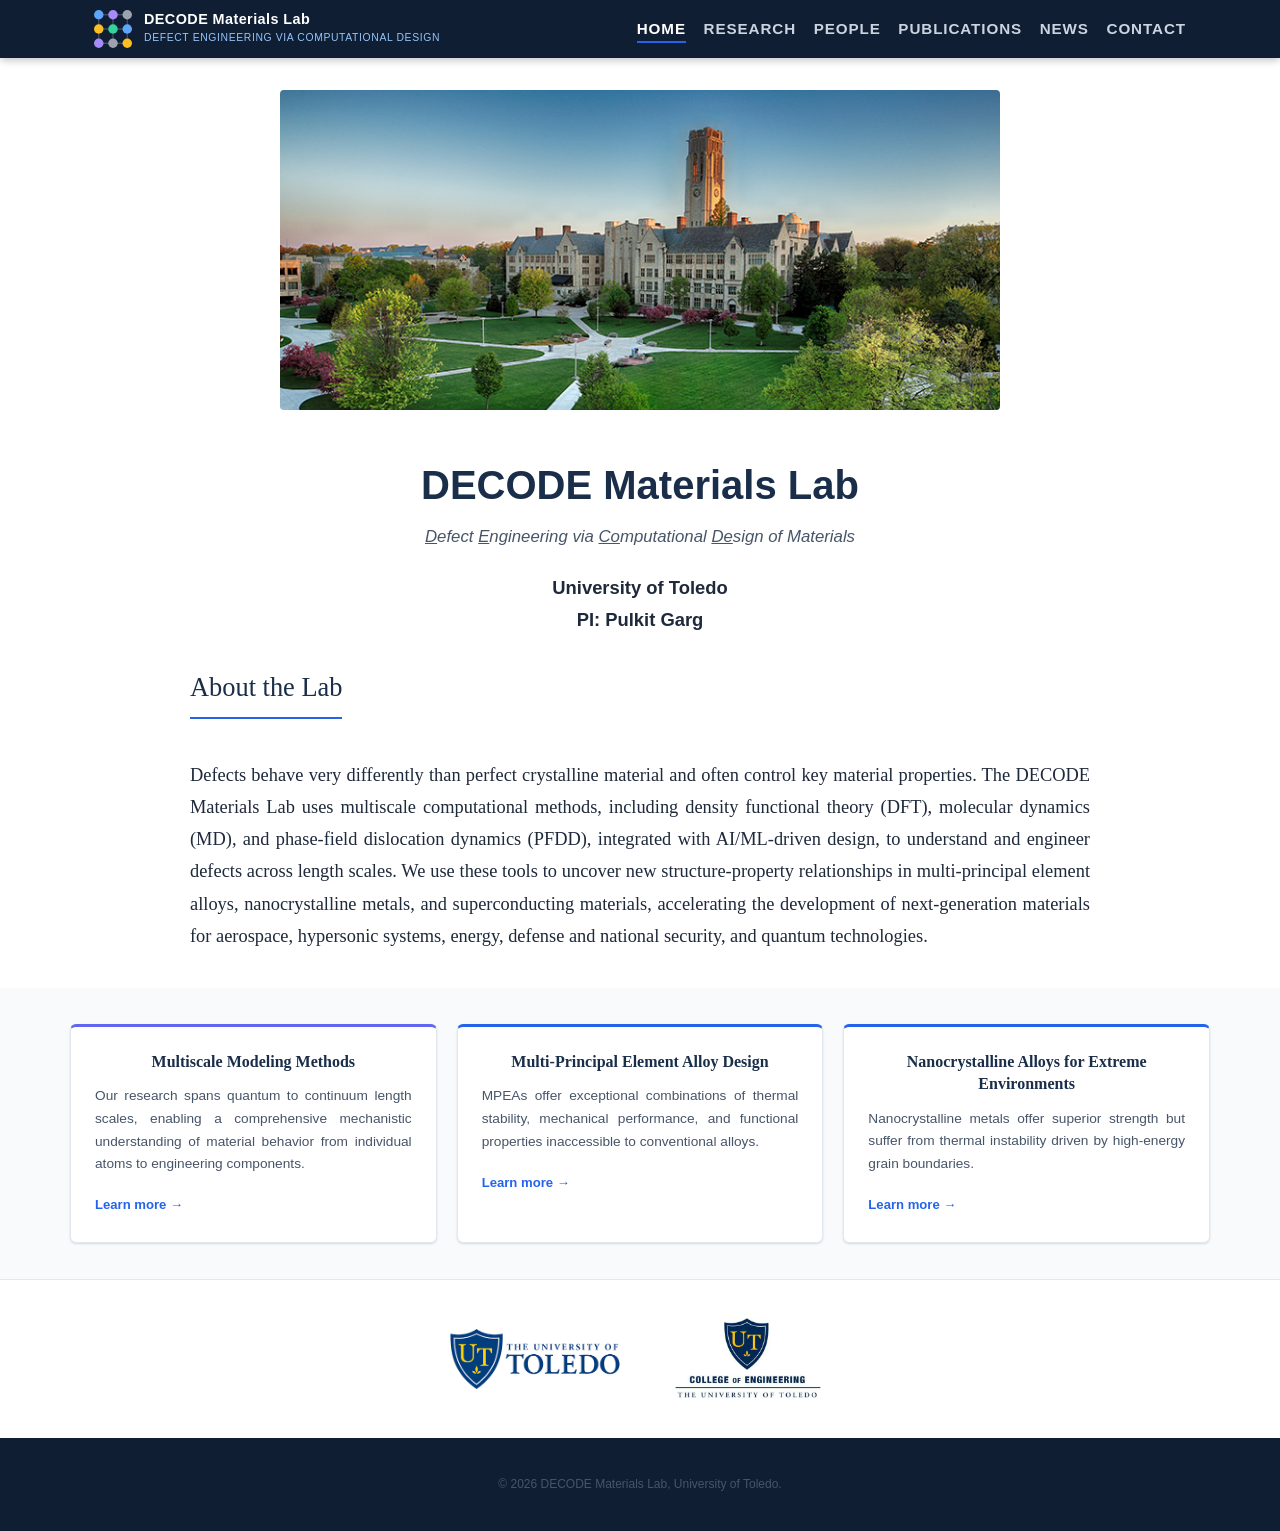
==== commit 23221772: "Align About the Lab heading with paragraph start; shift section up - Wrap heading and paragraph in a" ====
--- a/index.html
+++ b/index.html
@@ -70,17 +70,19 @@
 <!-- ===== ABOUT THE LAB ===== -->
 <section id="home-about">
   <div class="section-inner">
-    <div class="section-header"><h2>About the Lab</h2></div>
-    <p style="max-width:900px; margin:0 auto; text-align:justify; font-size:1.15rem;">
-      Defects behave very differently than perfect crystalline material and often control key
-      material properties. The DECODE Materials Lab uses multiscale computational methods,
-      including density functional theory (DFT), molecular dynamics (MD), and phase-field
-      dislocation dynamics (PFDD), integrated with AI/ML-driven design, to understand and engineer
-      defects across length scales. We use these tools to uncover new structure-property
-      relationships in multi-principal element alloys, nanocrystalline metals, and superconducting
-      materials, accelerating the development of next-generation materials for aerospace, hypersonic
-      systems, energy, defense and national security, and quantum technologies.
-    </p>
+    <div style="max-width:900px; margin:0 auto;">
+      <div class="section-header"><h2>About the Lab</h2></div>
+      <p style="text-align:justify; font-size:1.15rem;">
+        Defects behave very differently than perfect crystalline material and often control key
+        material properties. The DECODE Materials Lab uses multiscale computational methods,
+        including density functional theory (DFT), molecular dynamics (MD), and phase-field
+        dislocation dynamics (PFDD), integrated with AI/ML-driven design, to understand and engineer
+        defects across length scales. We use these tools to uncover new structure-property
+        relationships in multi-principal element alloys, nanocrystalline metals, and superconducting
+        materials, accelerating the development of next-generation materials for aerospace, hypersonic
+        systems, energy, defense and national security, and quantum technologies.
+      </p>
+    </div>
   </div>
 </section>
 
--- a/styles.css
+++ b/styles.css
@@ -216,13 +216,13 @@
 
 /* ===== SECTION WRAPPER ===== */
 section { padding: 2.25rem 1.5rem; }
+
+#home-about { padding-top: .75rem; }
 section.section-shaded { background: var(--gray-50); }
 
 .section-inner { max-width: var(--max-w); margin: 0 auto; }
 
 .section-header { margin-bottom: 2rem; }
-
-#home-about .section-header { text-align: center; }
 
 h2 {
   font-size: 1.65rem;
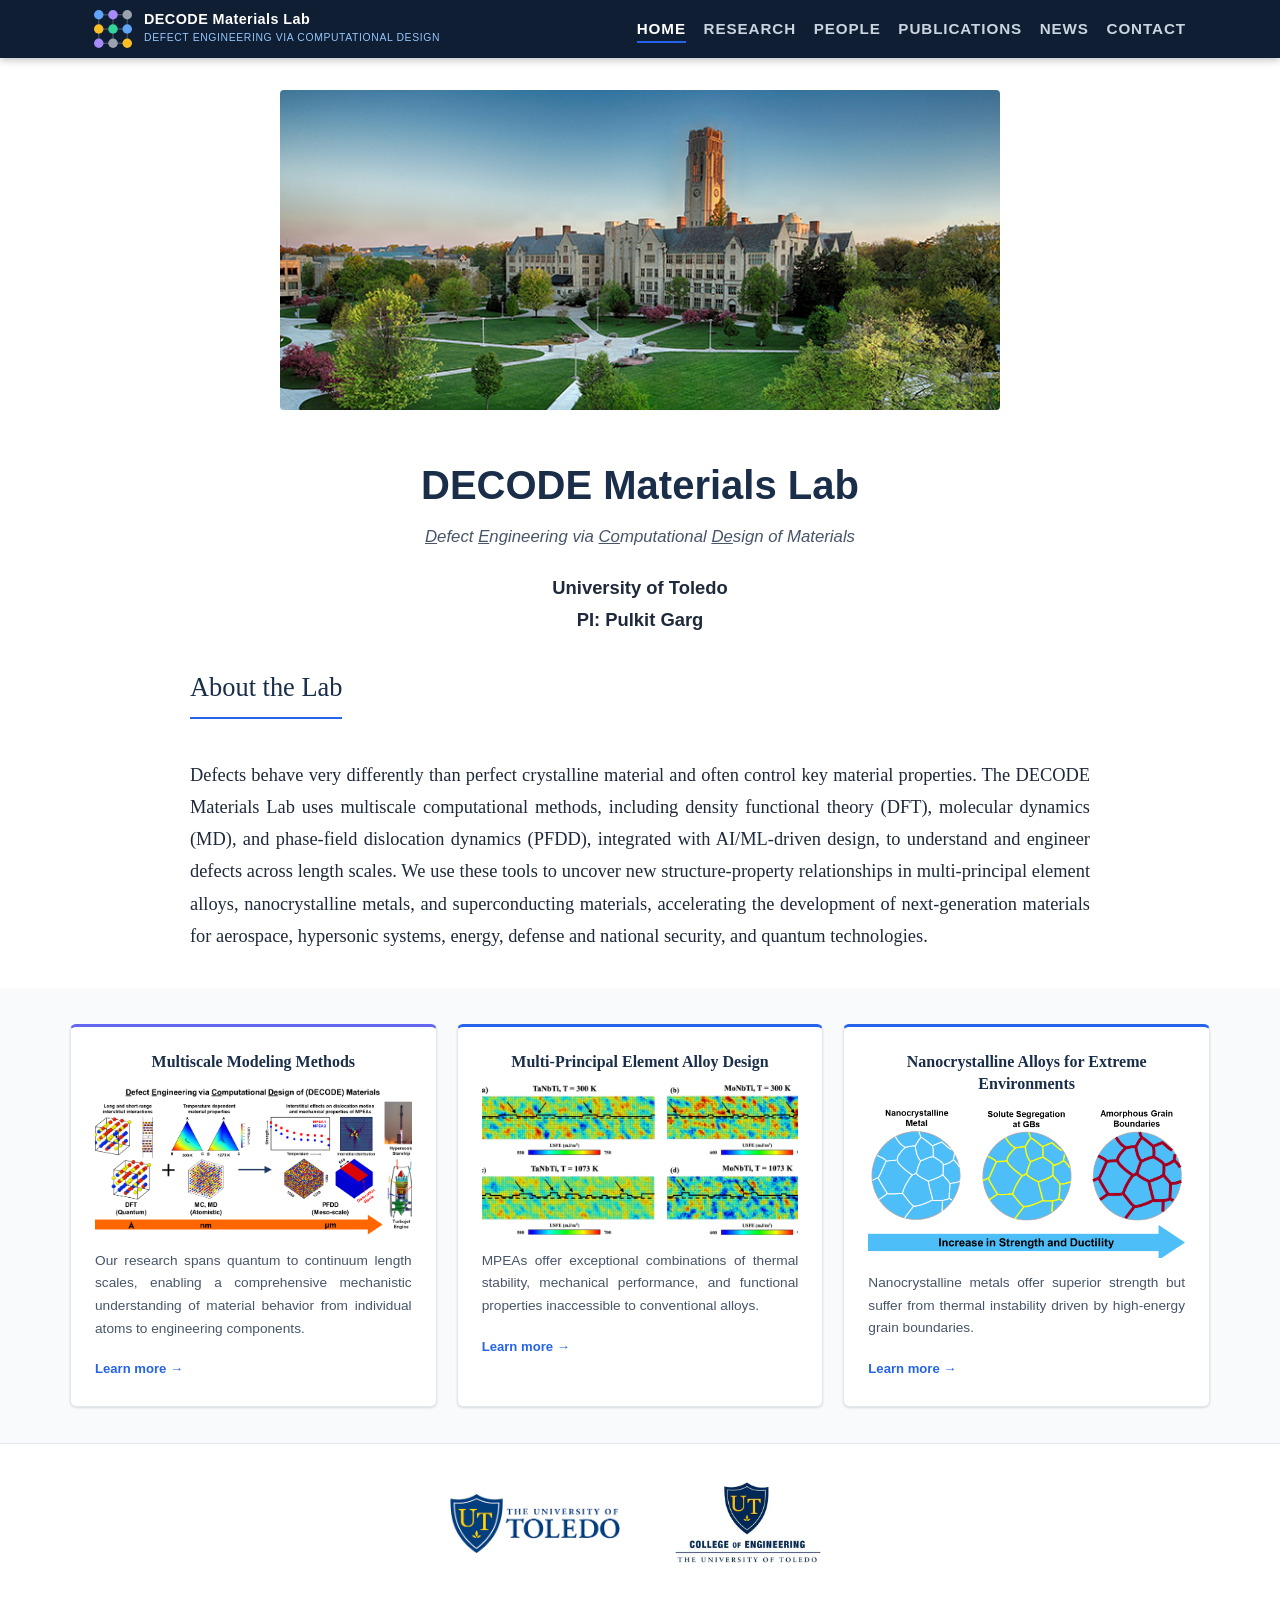
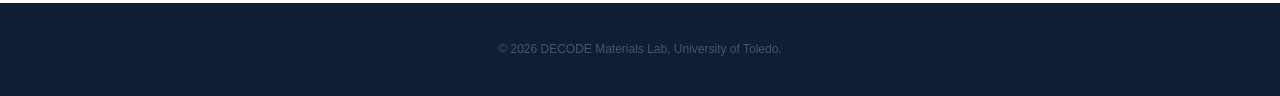
==== commit d86be58e: "Add topic thumbnail images to Home research teaser cards - Multiscale Modeling Methods: Fig1.png - M" ====
--- a/index.html
+++ b/index.html
@@ -93,6 +93,7 @@
 
       <div class="research-card methods">
         <h3>Multiscale Modeling Methods</h3>
+        <img class="thrust-thumb" src="images/Fig1.png" alt="DECODE multiscale modeling approach: DFT to MD to PFDD" loading="lazy" />
         <p>
           Our research spans quantum to continuum length scales, enabling a comprehensive
           mechanistic understanding of material behavior from individual atoms to engineering
@@ -103,6 +104,7 @@
 
       <div class="research-card">
         <h3>Multi-Principal Element Alloy Design</h3>
+        <img class="thrust-thumb" src="images/G1.webp" alt="Temperature-dependent dislocation glide mechanisms in RMPEAs" loading="lazy" />
         <p>
           MPEAs offer exceptional combinations of thermal stability, mechanical performance, and
           functional properties inaccessible to conventional alloys.
@@ -112,6 +114,7 @@
 
       <div class="research-card">
         <h3>Nanocrystalline Alloys for Extreme Environments</h3>
+        <img class="thrust-thumb" src="images/Fig3.png" alt="Enhanced strength and ductility via amorphous grain boundaries in nanocrystalline alloys" loading="lazy" />
         <p>
           Nanocrystalline metals offer superior strength but suffer from thermal instability
           driven by high-energy grain boundaries.
--- a/styles.css
+++ b/styles.css
@@ -531,6 +531,15 @@
 .teaser-grid { grid-template-columns: repeat(3, 1fr); }
 .teaser-grid .research-card h3 { text-align: center; }
 
+.thrust-thumb {
+  width: 100%;
+  height: 150px;
+  object-fit: cover;
+  border-radius: 4px;
+  margin-bottom: .9rem;
+  display: block;
+}
+
 .thrust-more {
   display: inline-block;
   font-family: -apple-system, BlinkMacSystemFont, "Segoe UI", sans-serif;
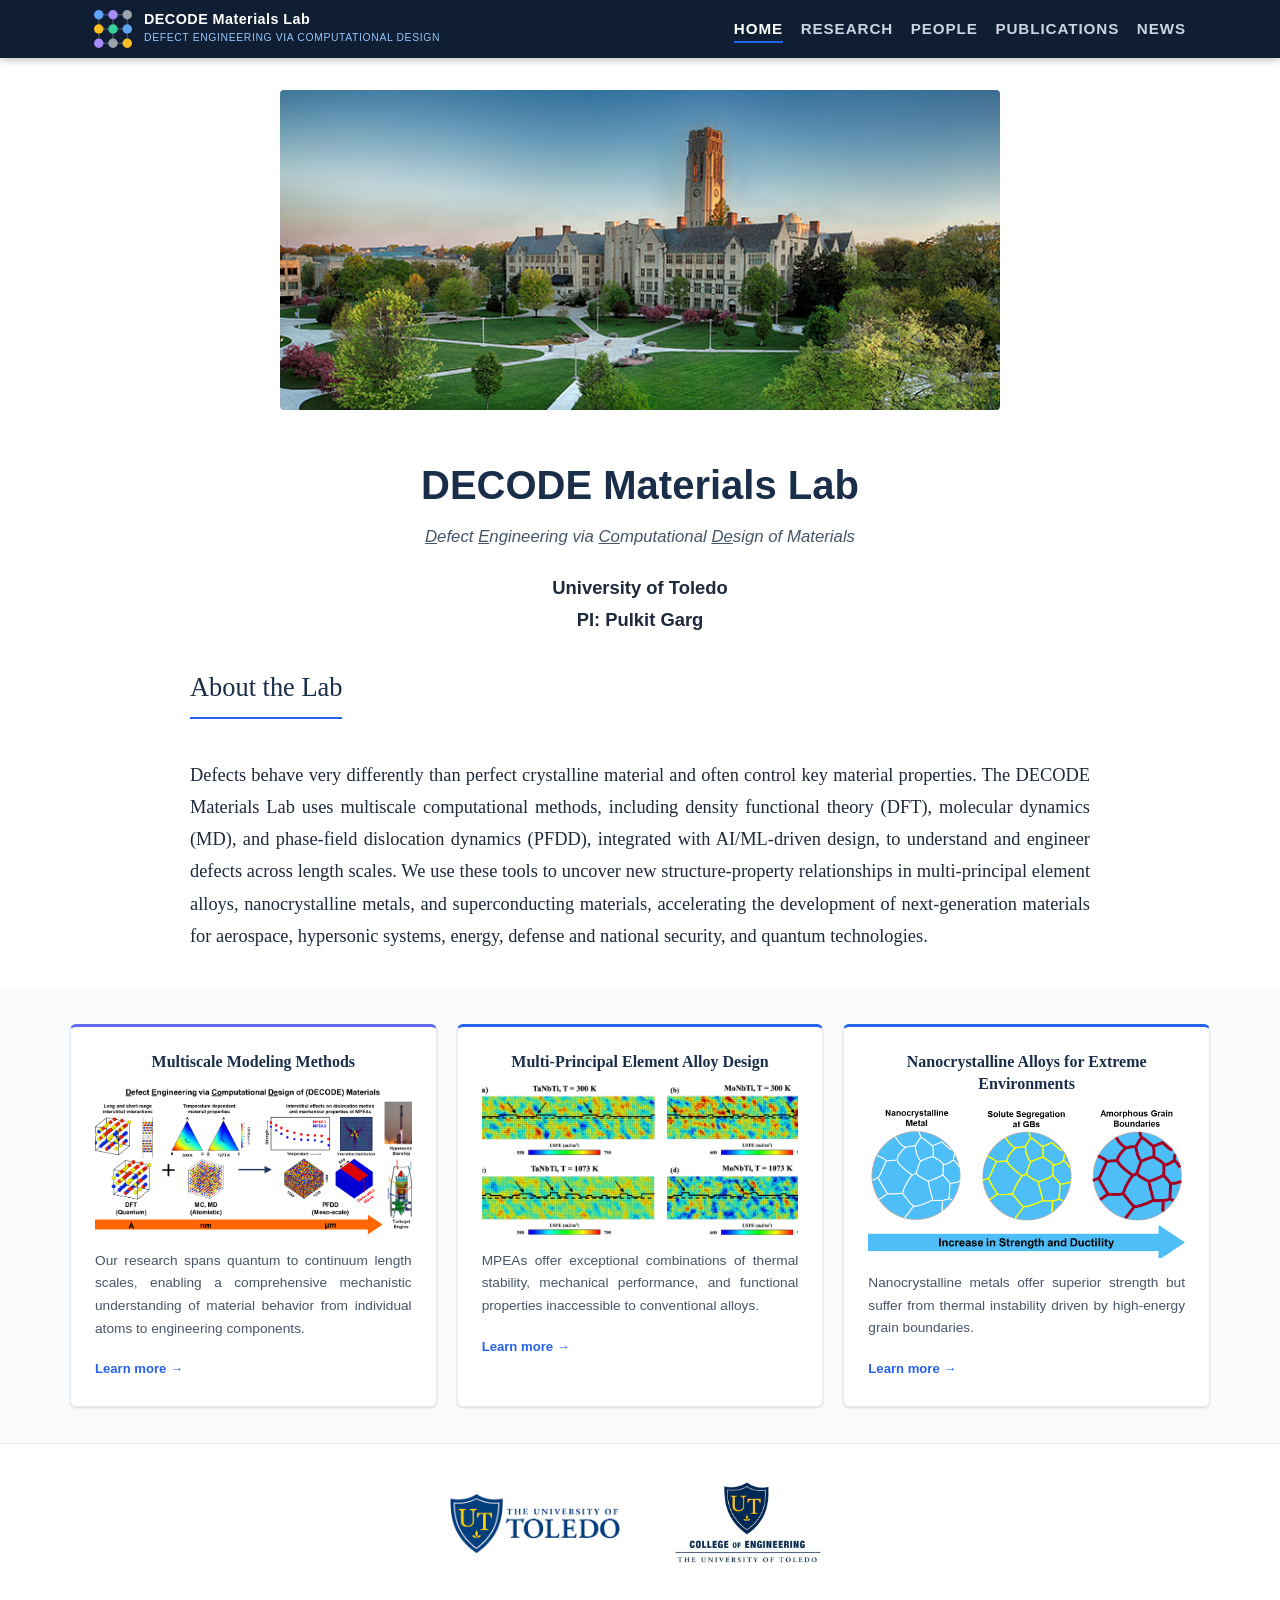
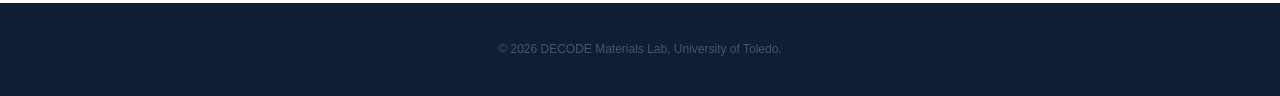
==== commit 38830caa: "Remove Contact from nav; add full address to People page - Remove Contact link from the top nav on a" ====
--- a/index.html
+++ b/index.html
@@ -43,7 +43,6 @@
       <li><a href="people.html">People</a></li>
       <li><a href="publications.html">Publications</a></li>
       <li><a href="news.html">News</a></li>
-      <li><a href="contact.html">Contact</a></li>
     </ul>
     <button class="nav-hamburger" id="nav-toggle" aria-label="Toggle menu">
       <span></span><span></span><span></span>
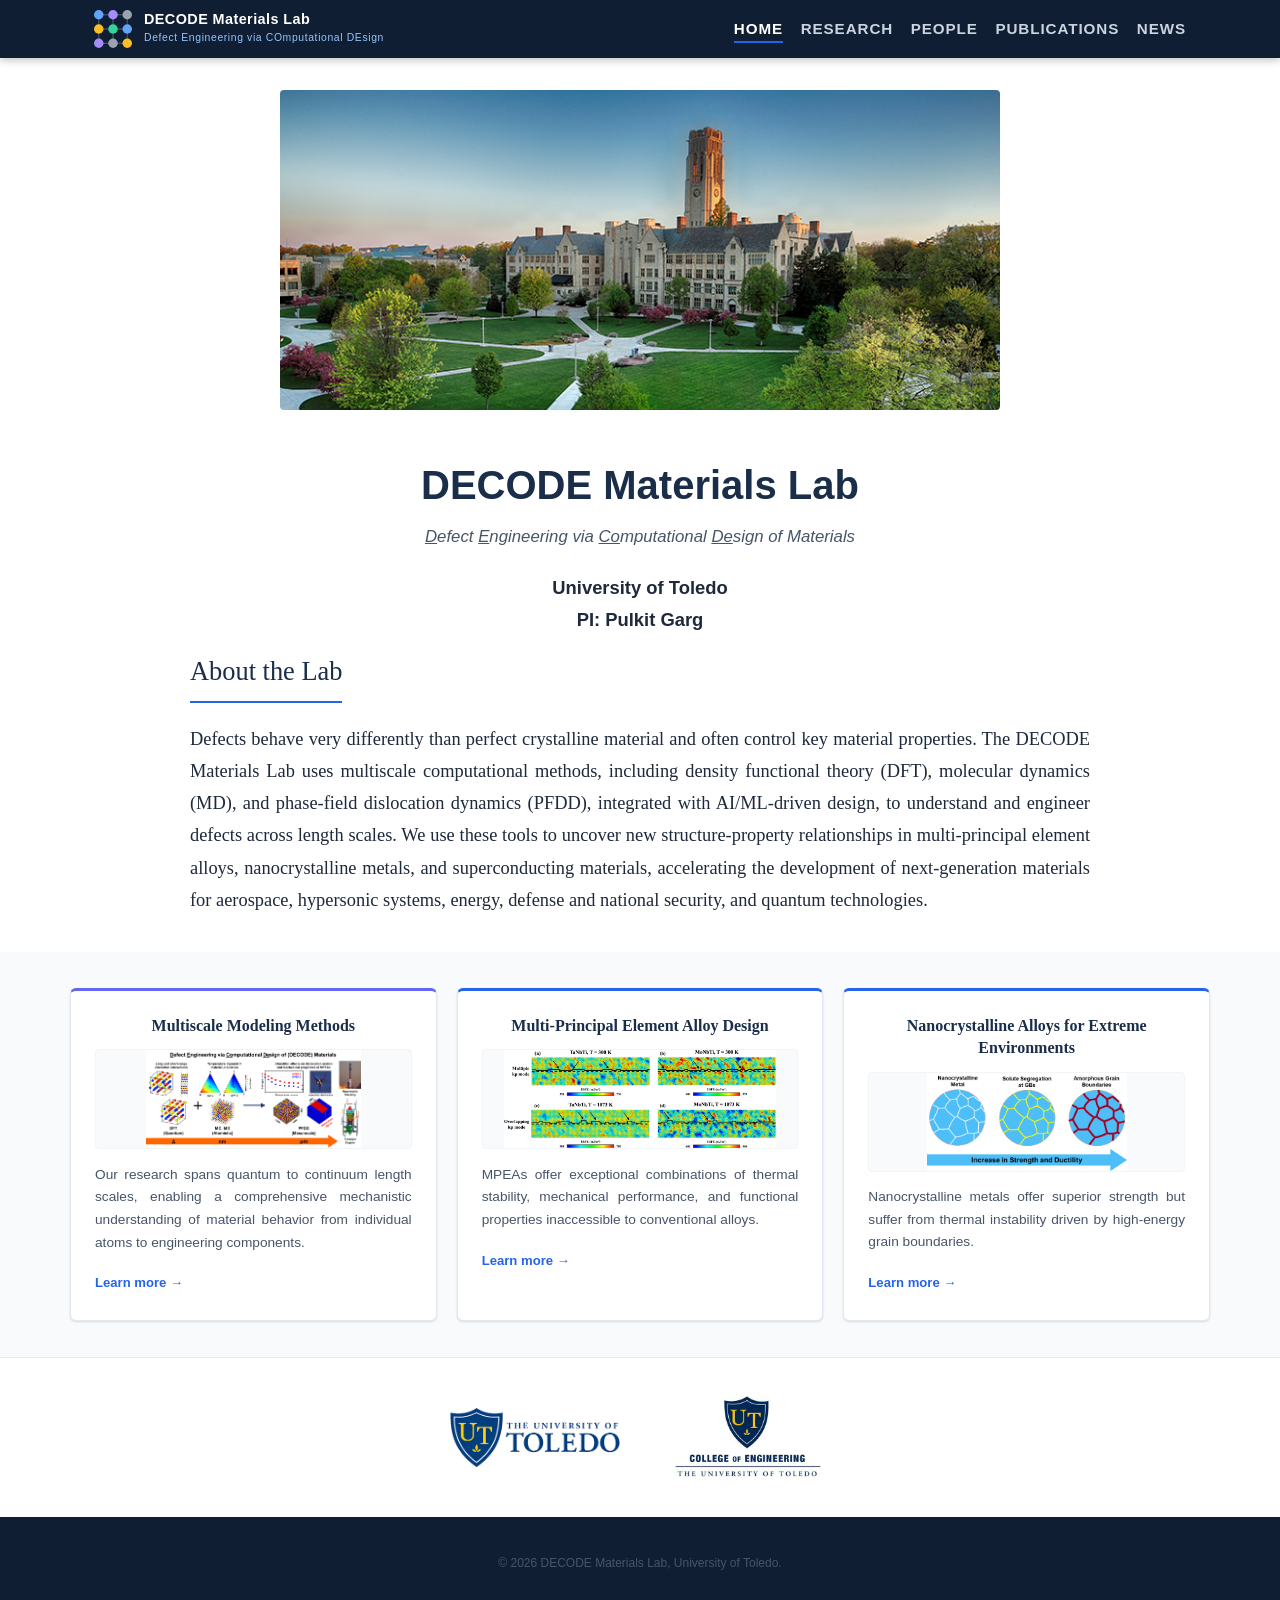
==== commit c8f888f2: "Nav subtitle: remove all-caps transform, capitalize only DECODE letters Change 'Defect Engineering v" ====
--- a/index.html
+++ b/index.html
@@ -34,7 +34,7 @@
       </svg>
       <div class="nav-brand-text">
         <span class="nav-brand-name">DECODE Materials Lab</span>
-        <span class="nav-brand-sub">Defect Engineering via Computational Design</span>
+        <span class="nav-brand-sub">Defect Engineering via COmputational DEsign</span>
       </div>
     </a>
     <ul class="nav-links" id="nav-links">
--- a/styles.css
+++ b/styles.css
@@ -83,7 +83,6 @@
   font-family: -apple-system, BlinkMacSystemFont, "Segoe UI", sans-serif;
   font-size: .65rem;
   letter-spacing: .06em;
-  text-transform: uppercase;
 }
 
 .nav-links {
@@ -114,7 +113,7 @@
 
 /* ===== HOME BANNER ===== */
 .home-banner {
-  padding: 2rem 1.5rem 1rem;
+  padding: 2rem 1.5rem .5rem;
   text-align: center;
 }
 
@@ -217,7 +216,8 @@
 /* ===== SECTION WRAPPER ===== */
 section { padding: 2.25rem 1.5rem; }
 
-#home-about { padding-top: .75rem; }
+#home-about { padding-top: .25rem; }
+#home-about .section-header { margin-bottom: .75rem; }
 section.section-shaded { background: var(--gray-50); }
 
 .section-inner { max-width: var(--max-w); margin: 0 auto; }
@@ -533,8 +533,10 @@
 
 .thrust-thumb {
   width: 100%;
-  height: 150px;
-  object-fit: cover;
+  height: 100px;
+  object-fit: contain;
+  background: var(--gray-50);
+  border: 1px solid var(--gray-100);
   border-radius: 4px;
   margin-bottom: .9rem;
   display: block;
